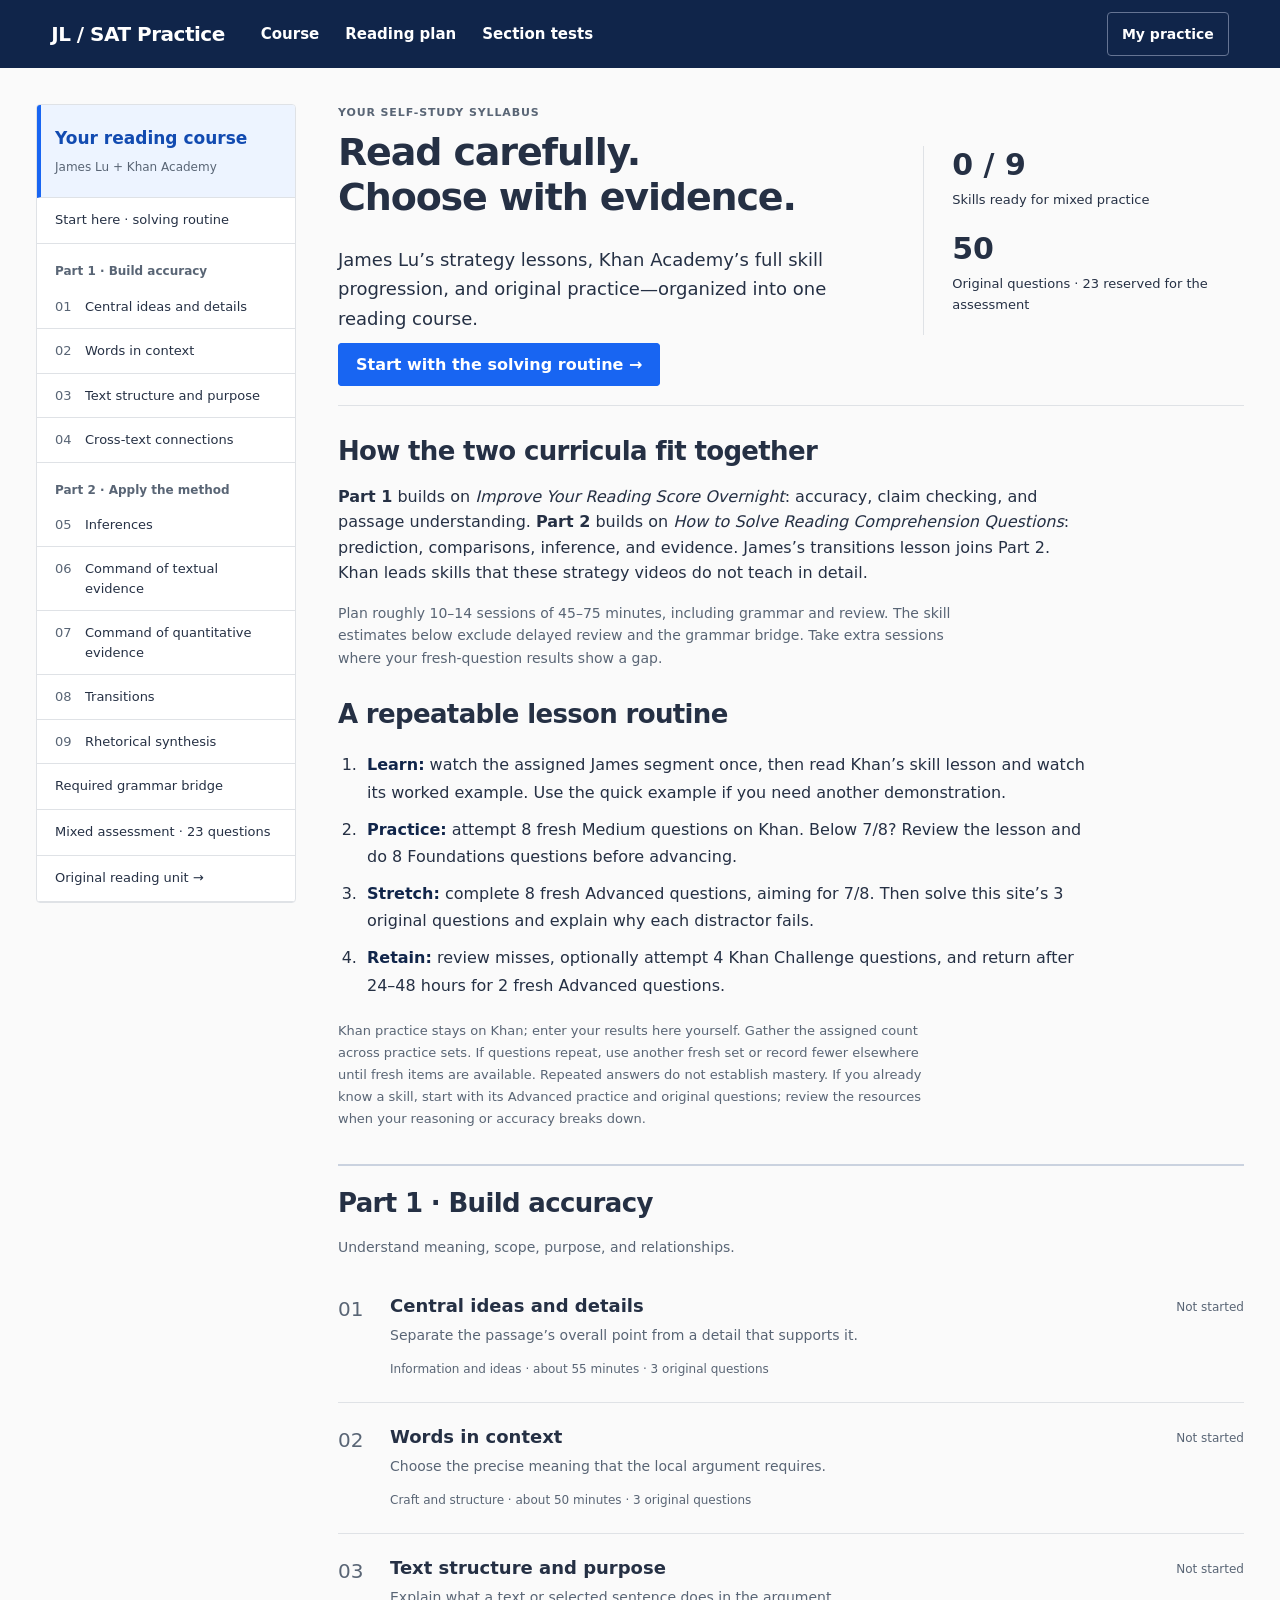
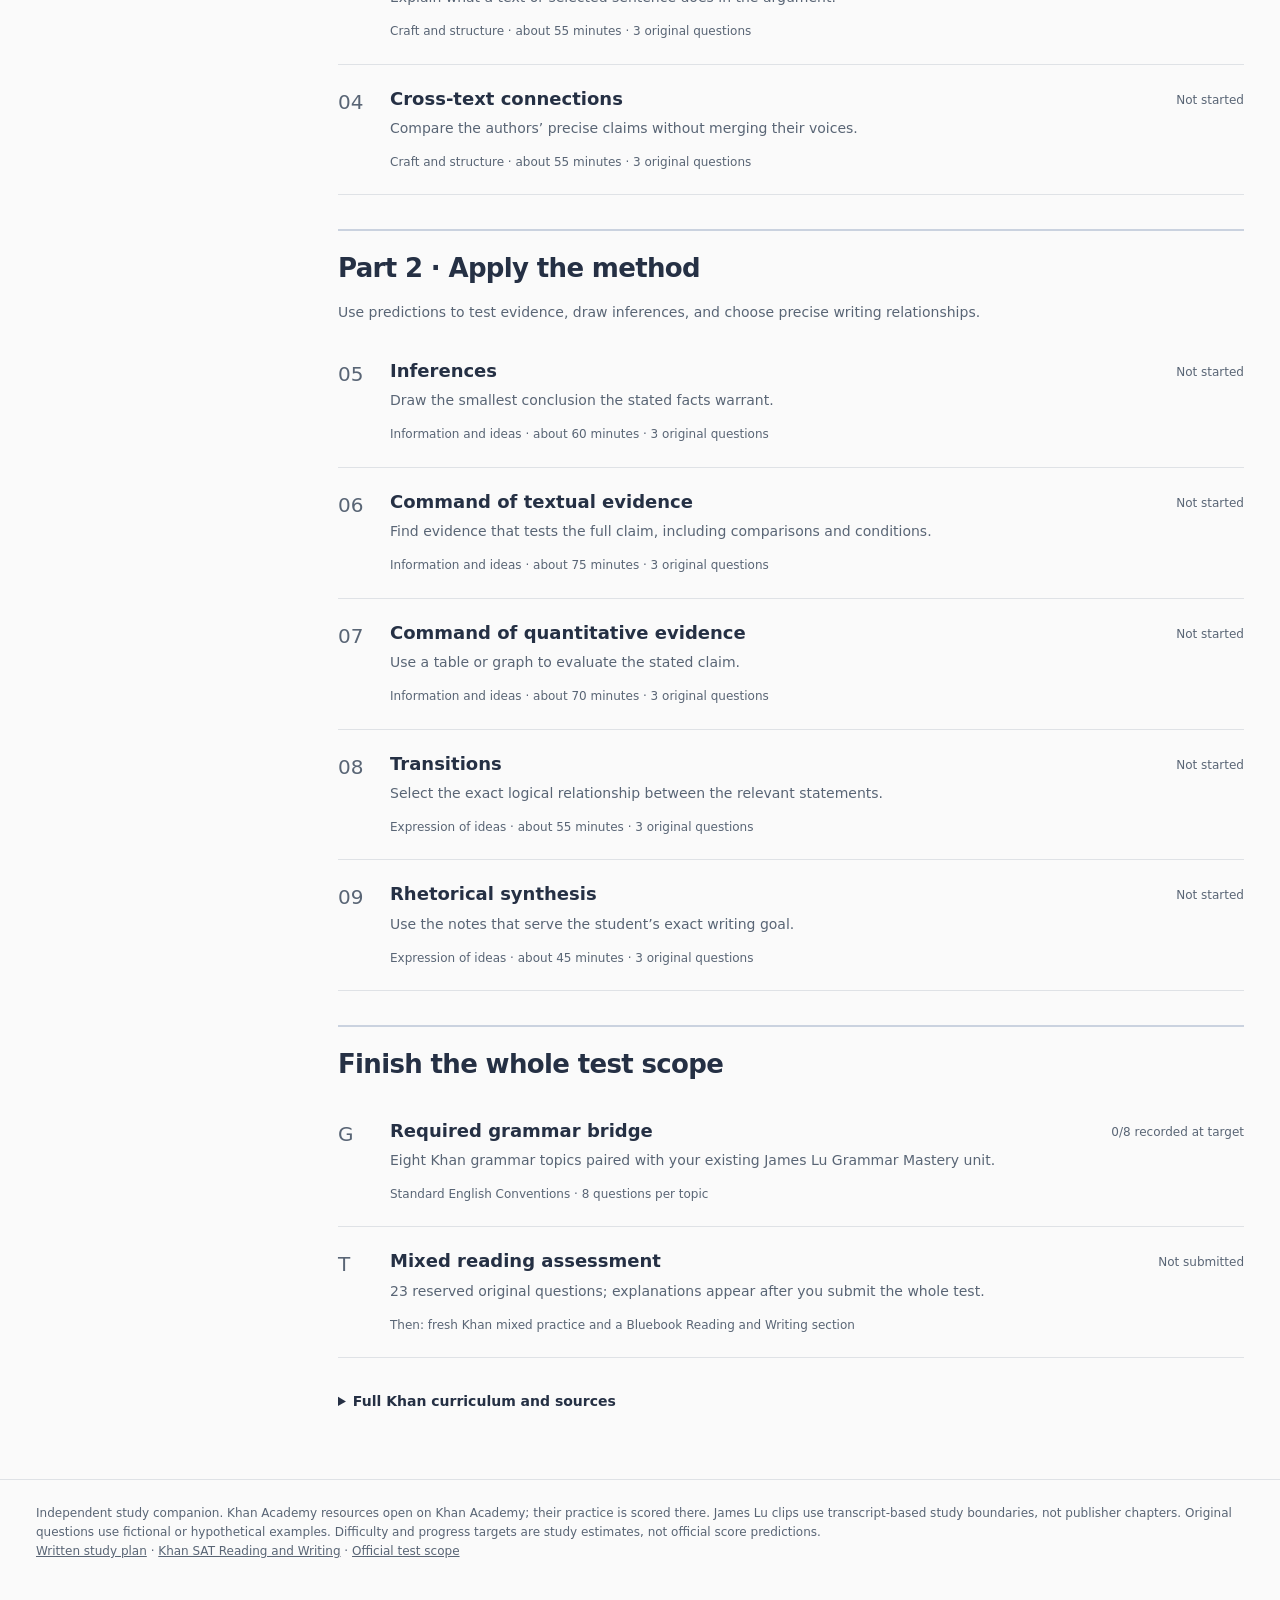
==== reading-plan.html @ db65002f "Add integrated reading study course and audited punctuation practice" ====
<!doctype html>
<html lang="en">
<head>
  <meta charset="utf-8">
  <meta name="viewport" content="width=device-width,initial-scale=1">
  <meta name="description" content="A personal SAT reading course combining James Lu strategy segments, Khan Academy skill lessons, and original challenging practice.">
  <title>Reading Study Course · James Lu SAT Practice</title>
  <link rel="stylesheet" href="course.css?v=9">
  <link rel="stylesheet" href="learning-theme.css?v=9">
  <link rel="stylesheet" href="reading-plan.css?v=9">
</head>
<body>
  <a class="skip-link" href="#content">Skip to course</a>
  <header>
    <a href="index.html#home">JL / SAT Practice</a>
    <nav aria-label="Main navigation">
      <a href="index.html#course">Course</a>
      <a href="#overview" aria-current="page">Reading plan</a>
      <a href="sections.html">Section tests</a>
    </nav>
    <button id="profile-button">Local profile</button>
  </header>
  <main id="content" tabindex="-1"></main>
  <footer>
    Independent study companion. Khan Academy resources open on Khan Academy; their practice is scored there.
    James Lu clips use transcript-based study boundaries, not publisher chapters. Original questions use fictional or hypothetical examples.
    Difficulty and progress targets are study estimates, not official score predictions.
    <br><a href="READING-STUDY-PLAN.md">Written study plan</a> · <a href="https://www.khanacademy.org/test-prep/sat-reading-and-writing" target="_blank" rel="noopener">Khan SAT Reading and Writing</a> · <a href="https://satsuite.collegeboard.org/sat/whats-on-the-test/reading-writing" target="_blank" rel="noopener">Official test scope</a>
  </footer>
  <dialog id="profiles">
    <h2>Your local workspace</h2>
    <p class="profile-note">This is the same profile as your James Lu course. Progress stays in this browser. Export a backup before clearing browser data or changing devices.</p>
    <label>Switch profile <select id="profile-select"></select></label>
    <form id="new-profile"><label>New profile name <input id="profile-name" maxlength="40" required autocomplete="off"></label><button class="primary">Create profile</button></form>
    <p id="profile-status" role="status"></p>
    <div class="controls"><button id="export">Export backup</button><label class="action">Import backup <input type="file" id="import" accept="application/json"></label><button id="close-profile">Done</button></div>
  </dialog>
  <script src="course-data.js?v=9"></script>
  <script src="reading-plan-data.js?v=9"></script>
  <script src="profile-utils.js?v=9"></script>
  <script src="reading-plan.js?v=9"></script>
</body>
</html>
---- course.css ----
:root{--ink:#193c39;--muted:#64736d;--green:#216751;--paper:#f8f8f2;--line:#dce3d8}*{box-sizing:border-box}body{margin:0;background:var(--paper);color:var(--ink);font:16px/1.6 Arial,sans-serif}a{color:inherit}button,input,select{font:inherit}button,a.action{cursor:pointer;border:1px solid var(--line);border-radius:8px;padding:11px 17px;background:white;color:var(--ink);text-decoration:none}button:hover,a.action:hover{border-color:var(--green);background:#eef4eb}button:disabled{opacity:.5;cursor:default}.primary{background:var(--green)!important;color:white!important;border-color:var(--green)!important}header{padding:20px 5%;display:flex;gap:24px;align-items:center;border-bottom:1px solid var(--line);background:white}header>a{font-weight:700;text-decoration:none;font-size:20px}header nav{display:flex;gap:18px;flex:1}header nav a{text-decoration:none;font-size:14px}main{max-width:1160px;margin:auto;padding:42px 24px}h1,h2,h3{line-height:1.2;letter-spacing:-.03em}h1{font-size:clamp(32px,5vw,56px);margin:12px 0 24px}h2{font-size:28px}h3{font-size:21px}.eyebrow{font-size:12px;font-weight:700;letter-spacing:.15em;text-transform:uppercase;color:var(--green)}.muted{color:var(--muted)}.hero{display:grid;grid-template-columns:1.7fr 1fr;gap:50px;padding:20px 0 45px}.hero p{max-width:600px;font-size:18px}.stats{border-left:1px solid var(--line);padding-left:35px;align-self:center}.stats strong{font-size:38px;display:block}.stats p{font-size:14px;margin:0 0 20px}.grid{display:grid;grid-template-columns:repeat(3,1fr);gap:20px}.card{background:white;border:1px solid var(--line);border-radius:12px;padding:26px}.card p{color:var(--muted)}.card a{display:inline-block;margin-top:12px;font-weight:700}.course-list{display:grid;gap:18px;margin-top:26px}.lesson-row{display:flex;align-items:center;justify-content:space-between;gap:16px;padding:15px 0;border-top:1px solid var(--line)}.lesson-row a{text-decoration:none;font-weight:600}.tag{font-size:12px;background:#edf2e7;padding:4px 9px;border-radius:20px}.workspace{display:grid;grid-template-columns:240px 1fr;gap:30px}.outline{align-self:start;position:sticky;top:20px;font-size:14px}.outline a{display:block;text-decoration:none;padding:8px 12px;border-radius:7px}.outline a.active{background:#e6eee0;font-weight:700}.outline h3{font-size:16px}.video{aspect-ratio:16/9;width:100%;border:0;border-radius:10px;background:#e7ede4}.question{margin:25px 0;padding:28px;background:white;border:1px solid var(--line);border-radius:12px}.stem{font-size:18px;white-space:pre-line}.equation{display:block;margin:22px auto;max-width:100%;max-height:120px;width:auto}.figure{display:block;max-width:100%;max-height:320px;margin:20px auto}.choice{display:flex;gap:12px;padding:12px;border:1px solid var(--line);border-radius:8px;margin:9px 0;cursor:pointer}.choice:has(input:checked){border-color:var(--green);background:#eef4eb}.numeric{width:100%;max-width:300px;padding:12px;border:1px solid #93a59a;border-radius:7px}.feedback{padding:18px;margin-top:18px;background:#eef4eb;border-left:4px solid var(--green)}.feedback.wrong{background:#fff2df;border-color:#ad681d}.feedback p{margin:8px 0 0}.controls{display:flex;flex-wrap:wrap;gap:12px;align-items:center}.progress{height:7px;background:#dde6d9;border-radius:20px;overflow:hidden}.progress>div{background:var(--green);height:100%}table{border-collapse:collapse;margin:20px auto;max-width:100%}td,th{border:1px solid var(--line);padding:10px 16px}footer{max-width:1160px;margin:30px auto;padding:24px;color:var(--muted);font-size:13px;border-top:1px solid var(--line)}dialog{border:1px solid var(--line);border-radius:14px;padding:28px;max-width:500px;width:90%}dialog::backdrop{background:#193c3966}dialog input,dialog select{padding:10px;max-width:100%;margin:8px 0}label{display:block}.profile-note{font-size:13px;color:var(--muted)}.banner{padding:20px;border:1px solid var(--line);background:#edf2e7;border-radius:10px;margin:24px 0}@media(max-width:760px){header{flex-wrap:wrap;gap:12px}header nav{order:3;flex-basis:100%}.hero,.grid,.workspace{grid-template-columns:1fr}.stats{display:flex;gap:30px;border-left:0;padding-left:0}.outline{position:static;max-height:210px;overflow:auto}.question{padding:20px}main{padding:28px 18px}.lesson-row{align-items:flex-start}.hero{gap:15px}}

/* A reading-led course system: cream paper, ink green, restrained rules. */
body{font-family:system-ui,-apple-system,"Segoe UI",sans-serif}button,a.action,.card,.question,.video,.banner,dialog{border-radius:6px}a:focus-visible,button:focus-visible,input:focus-visible,select:focus-visible{outline:3px solid #ac6b25;outline-offset:4px}button,a.action{transition:background-color .15s,border-color .15s}header>a{letter-spacing:-.04em}.home-title{font-family:Georgia,"Times New Roman",serif;font-weight:400;letter-spacing:-.055em;font-size:clamp(46px,6vw,76px);line-height:1.04}.hero{grid-template-columns:1.2fr 1fr;gap:72px;padding:18px 0 56px}.hero p{max-width:47ch}.hero-caption{font-size:13px!important;color:var(--muted);margin-top:20px}.course-map{padding-top:18px}.map-row{display:grid;grid-template-columns:34px 1fr 18px;gap:12px;align-items:center;text-decoration:none;border-bottom:1px solid var(--line);padding:20px 0}.map-number{font-family:Georgia,serif;font-size:23px;color:var(--muted)}.map-row strong{font-size:17px}.map-row .muted{font-size:12px;margin:5px 0 9px}.map-row .progress{height:3px}.map-row:hover strong,.path-row:hover strong{color:var(--green);text-decoration:underline}.practice-paths{border-top:1px solid var(--line);display:grid;grid-template-columns:1fr 1.25fr;gap:72px;padding:38px 0}.practice-paths h2{font-size:30px;max-width:18ch;font-weight:500}.practice-paths p{max-width:42ch}.path-row{display:flex;justify-content:space-between;align-items:center;gap:22px;text-decoration:none;padding:18px 0;border-bottom:1px solid var(--line)}.path-row:first-child{padding-top:0}.path-row strong{font-size:18px}.path-row p{margin:5px 0 0;color:var(--muted);font-size:14px}.workspace-note{border-top:1px solid var(--line);padding-top:24px;font-size:14px}.workspace-note p{color:var(--muted);margin:6px 0}.course-list>.card{border:0;border-top:1px solid var(--line);background:transparent;border-radius:0;padding:26px 0}.tag{border-radius:4px}.stem{max-width:65ch}.choice{border-radius:5px}.question{margin-top:26px}.map-row,.path-row{min-height:54px}@media(min-width:761px) and (max-width:1000px){.hero,.practice-paths{gap:36px}.grid{grid-template-columns:repeat(2,1fr)}}@media(max-width:760px){.hero,.practice-paths{grid-template-columns:1fr;gap:26px}.hero{padding-bottom:32px}.home-title br{display:none}.home-title{max-width:10ch}.course-map{padding-top:0}.practice-paths{padding:28px 0}.practice-paths h2{max-width:none}.hero .action{display:inline-block;max-width:100%}.map-row{padding:16px 0}header>a{font-size:18px}header{padding:16px 18px}.grid{gap:14px}.stats{flex-wrap:wrap}.controls{align-items:stretch}.outline{border-bottom:1px solid var(--line);padding-bottom:15px}}@media(prefers-reduced-motion:reduce){*,*::before,*::after{scroll-behavior:auto!important;transition:none!important}}

.course-layout{display:grid;grid-template-columns:230px minmax(0,1fr);gap:48px}.unit-nav{position:sticky;top:20px;align-self:start;font-size:14px}.unit-nav a{display:block;text-decoration:none;padding:16px 12px;border-bottom:1px solid var(--line)}.unit-nav strong,.unit-nav small{display:block}.unit-nav .eyebrow{display:block;margin-bottom:6px;font-size:11px}.unit-nav .course-name{font-size:18px;font-weight:700;padding-top:0}.unit-nav small{font-size:12px;font-weight:400;color:var(--muted);margin-top:6px}.unit-nav a[aria-current]{background:#edf2e7;border-left:3px solid var(--green)}.breadcrumbs{font-size:13px;color:var(--muted);margin-bottom:24px}.course-layout h1{font-size:40px;margin-bottom:16px}.unit-summary{padding:28px 0;border-top:1px solid var(--line)}.unit-summary h2 a{text-decoration:none}.unit-summary h2 a:hover{text-decoration:underline}.unit-summary p{max-width:65ch;color:var(--muted)}.unit-overview{margin-top:32px}.skill-strip{display:flex;gap:6px;flex-wrap:wrap;margin:25px 0 12px}.skill-mark{width:30px;height:30px;border:1px solid #97a59c;text-decoration:none;display:grid;place-items:center;border-radius:4px;font-size:12px;background:white}.skill-mark.started{border-bottom:5px solid #ad681d}.skill-mark.finished{background:var(--green);color:white;border-color:var(--green)}.test-mark{background:#edf2e7;font-weight:700}.progress-key{display:flex;flex-wrap:wrap;gap:16px;color:var(--muted);font-size:12px;margin-bottom:30px}.about-unit{padding:24px 0;border-top:1px solid var(--line);border-bottom:1px solid var(--line)}.about-unit h2{font-size:23px}.about-unit p{max-width:65ch}.day-heading{font-size:12px;text-transform:uppercase;letter-spacing:.08em;color:var(--muted);margin:32px 0 12px}.lesson-block{padding:25px;background:white;border:1px solid var(--line);border-radius:6px;margin-bottom:14px}.lesson-block-title{display:flex;justify-content:space-between;align-items:center;gap:16px}.lesson-block h2{font-size:22px;margin:0}.learn-practice{display:grid;grid-template-columns:1.3fr 1fr;gap:30px;margin-top:22px}.learn-practice h3{font-size:13px;color:var(--muted);font-weight:500;letter-spacing:0;margin:0 0 14px}.resource-link{display:flex;gap:12px;text-decoration:none;padding:12px 0;align-items:flex-start}.resource-link>span:first-child{font-size:24px;line-height:1}.resource-link small{display:block;color:var(--muted);font-size:12px;margin-top:7px}.resource-link:hover{text-decoration:underline}.practice-panel{border-left:3px solid var(--green);padding:0 0 0 20px}.practice-panel p{margin:7px 0;font-size:14px}.practice-panel a{display:inline-block;margin-top:12px}.unit-test{border-top:1px solid var(--line);margin-top:32px;padding:30px 0;display:flex;align-items:center;gap:25px}.unit-test>div{flex:1}.unit-test h2{font-size:25px}.unit-test p{max-width:55ch;font-size:14px;color:var(--muted)}.unit-test>a{white-space:nowrap}@media(max-width:1000px){.course-layout{gap:28px;grid-template-columns:190px minmax(0,1fr)}.learn-practice{gap:18px}.lesson-block{padding:20px}.unit-test{display:block}.unit-test>a{display:inline-block}}@media(max-width:760px){.course-layout{grid-template-columns:1fr;gap:24px}.unit-nav{position:static}.unit-nav nav{display:grid;grid-template-columns:1fr 1fr}.unit-nav nav a{padding:12px}.unit-nav .course-name{padding-bottom:12px}.course-layout h1{font-size:32px}.learn-practice{grid-template-columns:1fr;gap:22px}.practice-panel{padding-left:15px}.lesson-block-title{align-items:flex-start}.lesson-block h2{font-size:21px}.about-unit{padding:16px 0}.unit-test{padding:22px 0}}
.hard-banner{display:flex;gap:12px;align-items:baseline;padding:14px 16px;margin:18px 0 24px;background:#f3f0e8;border-left:3px solid #a36b2c;color:#41372d;font-size:13px}.hard-banner strong{font-size:12px;text-transform:uppercase;letter-spacing:.08em;white-space:nowrap}.hard-banner span{color:#6d6257}.question-meta{display:flex;align-items:center;justify-content:space-between;gap:16px}.difficulty-badge{font-size:11px;text-transform:uppercase;letter-spacing:.08em;color:#8a5c26;border:1px solid #d3b58a;padding:4px 8px;border-radius:999px;background:#fbf8f1}
---- learning-theme.css ----
/* Learning workspace theme. Original content and identity, familiar course layout. */
:root{--ink:#253044;--muted:#596575;--green:#1865f2;--paper:#fafafa;--line:#dfe2e6;--navy:#10254a;--progress:#7354a2}
body{font-family:system-ui,-apple-system,"Segoe UI",sans-serif;background:var(--paper);color:var(--ink)}
header{min-height:64px;padding:12px 4%;background:var(--navy);color:white;border:0;gap:36px;position:relative}
header>a{font-size:20px;letter-spacing:-.025em;white-space:nowrap}header nav{gap:26px}header nav a{font-size:15px;font-weight:600;padding:8px 0;color:#fff}header nav a:hover{text-decoration:underline;text-underline-offset:5px}
header button{background:transparent;color:#fff;border-color:#657493;font-size:14px;padding:8px 14px}header button:hover{color:white;background:#243a60;border-color:#a8b8d4}
main{max-width:1440px;padding:36px 36px;margin:auto}h1{font-weight:650;letter-spacing:-.03em}h2,h3{letter-spacing:-.025em}.eyebrow{color:var(--muted);letter-spacing:.08em;font-size:11px}.muted{color:var(--muted)}
button,a.action{border-radius:4px;font-weight:600;min-height:44px}.primary{background:#1865f2!important;border-color:#1865f2!important;color:#fff!important}.primary:hover{background:#124dc0!important;border-color:#124dc0!important}
a:focus-visible,button:focus-visible,input:focus-visible,select:focus-visible{outline:3px solid #79a7ff;outline-offset:3px}button:hover,a.action:hover{background:#f0f5ff;border-color:#9cb8e6}
.home-title{font-family:inherit;font-size:clamp(38px,4.5vw,58px);font-weight:700;line-height:1.12;letter-spacing:-.04em}.hero{grid-template-columns:1.1fr 1fr;gap:70px;padding:18px 0 44px}.hero p{font-size:17px}.hero-caption{font-size:13px!important}.course-map{padding-top:6px}.map-number{font-family:inherit;font-size:15px;font-weight:700}.map-row{padding:18px 0}.map-row .progress>div,.progress>div{background:var(--progress)}.map-row:hover strong,.path-row:hover strong{color:#1865f2}.map-row .progress{height:5px}.practice-paths h2{font-size:27px;font-weight:650}
.course-layout{grid-template-columns:260px minmax(0,1fr);gap:42px}.unit-nav{top:20px;background:white;border:1px solid var(--line);border-radius:4px;padding:4px 0}.unit-nav .course-name{padding:20px;font-size:18px;line-height:1.4}.unit-nav>a:last-child{border-bottom:0;font-size:13px}.unit-nav nav a{padding:18px 20px}.unit-nav a[aria-current]{background:#edf4ff;border-left:4px solid #1865f2;padding-left:16px}.unit-nav .eyebrow{font-size:10px;margin-bottom:6px}.unit-nav strong{font-size:14px;font-weight:600}.unit-nav small{font-size:12px}.course-layout h1{font-size:36px}.breadcrumbs{font-size:12px;margin-bottom:20px}.breadcrumbs a{color:#1865f2;text-decoration:none}.breadcrumbs a:hover{text-decoration:underline}
.unit-overview{display:grid;gap:16px}.unit-summary{background:white;border:1px solid var(--line);border-radius:4px;padding:25px 30px}.unit-summary h2{font-size:26px;margin:12px 0}.unit-summary p{font-size:15px;line-height:1.65}.unit-summary .progress{height:5px}
.skill-strip{gap:6px;margin-top:22px}.skill-mark{width:28px;height:28px;font-size:11px;border-color:#9ba2aa;border-radius:4px}.skill-mark.finished{background:var(--progress);border-color:var(--progress)}.skill-mark.started{border-bottom-color:#c67a16}.test-mark{background:#eef0f3;color:#495465}.progress-key{font-size:11px;gap:16px;margin-bottom:26px}
.about-unit{padding:24px 30px;background:white;border:1px solid var(--line);border-radius:4px}.about-unit h2{font-size:23px;margin:0 0 16px}.about-unit p{font-size:15px;line-height:1.7}.about-unit p:last-child{margin-bottom:0}.day-heading{font-size:11px;font-weight:600;margin:26px 0 12px}.lesson-block{padding:26px 30px;border-radius:4px;box-shadow:none}.lesson-block h2{font-size:23px;font-weight:650}.learn-practice{grid-template-columns:1.25fr 1fr;gap:35px;margin-top:25px}.learn-practice h3{font-size:14px;color:#596575}.resource-link{font-size:15px;line-height:1.55}.resource-link>span:first-child{color:#596575;font-size:22px;border:1px solid #9ba2aa;border-radius:2px;width:24px;flex-shrink:0;text-align:center}.resource-link:hover{color:#1865f2}.practice-panel{background:#f5f7fa;border-left:0;border-top:4px solid #1865f2;padding:16px 18px}.practice-panel h3{margin-bottom:10px}.practice-panel p{font-size:13px}.practice-panel .action{font-size:14px;padding:8px 16px}.tag{background:#f0edf6;color:#5a4182;border-radius:3px;font-size:11px;white-space:nowrap}.unit-test{background:#fff;border:1px solid var(--line);border-radius:4px;margin-top:26px;padding:26px 30px}
.workspace{grid-template-columns:260px minmax(0,1fr);gap:42px}.outline{background:white;border:1px solid var(--line);border-radius:4px;padding:12px}.outline a{padding:11px 12px;border-radius:3px}.outline a.active{background:#edf4ff;border-left:3px solid #1865f2}.video{border-radius:4px;background:#edf0f4}.question{border-radius:4px;padding:28px 32px;border-color:var(--line)}.stem{font-size:18px;line-height:1.7}.choice{border-radius:4px;padding:13px 16px;background:white}.choice:has(input:checked){background:#edf4ff;border-color:#1865f2}.numeric{border-radius:4px}.feedback{background:#edf7ee;border-color:#27843e}.feedback.wrong{background:#fff5e7;border-color:#bc7518}.banner{background:#f0f4fa;border-radius:4px;border-color:#d8e1ee}.card{border-radius:4px}.card h3{font-size:22px}.card a{color:#1865f2}.workspace-note{font-size:13px}.progress{height:5px;background:#e3e6eb}footer{max-width:1440px;padding:24px 36px;font-size:12px}
@media(min-width:1700px){main{max-width:1600px}.course-layout,.workspace{grid-template-columns:285px minmax(0,1fr);gap:48px}}
@media(min-width:761px) and (max-width:1100px){main{padding:30px 24px}.course-layout,.workspace{grid-template-columns:220px minmax(0,1fr);gap:26px}.lesson-block,.about-unit,.unit-summary,.unit-test{padding:22px}.learn-practice{gap:20px;grid-template-columns:1fr 1fr}.hero{gap:36px}.unit-nav nav a{padding:16px}.unit-nav a[aria-current]{padding-left:12px}}
@media(max-width:760px){header{padding:12px 18px;gap:12px;justify-content:space-between}header>a{font-size:18px}header nav{gap:20px;order:3;flex-basis:100%}header nav a{font-size:13px;padding:3px 0}header button{font-size:12px;padding:7px 10px}main{padding:24px 18px}.hero,.practice-paths,.course-layout,.workspace{grid-template-columns:1fr;gap:24px}.home-title{font-size:40px;max-width:13ch}.hero p{font-size:16px}.hero{padding:8px 0 30px}.course-map{padding:0}.unit-nav{position:static}.unit-nav nav{grid-template-columns:1fr 1fr}.unit-nav nav a{padding:14px}.unit-nav a[aria-current]{padding-left:10px}.unit-nav .course-name{padding:14px 16px;font-size:16px}.course-layout h1{font-size:30px}.lesson-block,.about-unit,.unit-summary,.unit-test{padding:20px}.lesson-block h2{font-size:21px}.learn-practice{grid-template-columns:1fr;gap:18px}.practice-panel{padding:14px 16px}.outline{max-height:180px;padding:8px}.question{padding:22px 20px}.stem{font-size:17px}.skill-strip{gap:5px}.skill-mark{width:27px;height:27px}.progress-key{gap:12px}.unit-test>a{display:inline-block}.controls{gap:10px}footer{padding:20px 18px}.practice-paths h2{font-size:26px}}
@media(prefers-reduced-motion:reduce){*,*::before,*::after{transition:none!important;scroll-behavior:auto!important}}

/* Regression skill coverage, using the established course type and colors. */
.coverage{margin:24px 0;padding:18px 22px;background:#fff;border:1px solid var(--line);border-radius:4px}.coverage summary{font-weight:650;cursor:pointer;color:#183957}.coverage>p{font-size:14px;line-height:1.6;color:#596575;max-width:75ch}.coverage ol{list-style:none;padding:0;display:grid;grid-template-columns:1fr 1fr;gap:0 24px}.coverage li{border-bottom:1px solid var(--line)}.coverage button{display:flex;align-items:baseline;gap:8px;width:100%;padding:12px 0;text-align:left;background:none;border:none;border-radius:0;color:#183957;font-size:13px;line-height:1.5}.coverage button:hover{color:#1865f2;background:#f5f7fa}.coverage-number{color:#657084;font-variant-numeric:tabular-nums;min-width:22px}.coverage-state{margin-left:auto;color:#657084;white-space:nowrap;font-size:11px}.question-topic{font-size:13px;color:#596575;margin:12px 0 0}.desmos-method{padding-top:12px;border-top:1px solid #ccd8d0;overflow-wrap:anywhere}.question{scroll-margin-top:100px}.coverage button:focus-visible{outline:2px solid #1865f2;outline-offset:3px}@media(max-width:1000px){.coverage ol{grid-template-columns:1fr}}@media(max-width:760px){.coverage{padding:16px}.coverage button{font-size:12px}.coverage-state{font-size:10px}}

.regression-guide{margin:16px 0 24px;padding:16px 22px;border:1px solid var(--line);border-radius:4px;background:#fff}.regression-guide summary{font-size:14px;font-weight:650;cursor:pointer;color:#183957}.regression-guide p{font-size:14px;line-height:1.7;max-width:75ch}.desmos-method h3{font-size:18px;margin:8px 0 16px}.regression-entries{background:#fff;border:1px solid #d7e0d9;border-radius:4px;margin:16px 0}.regression-entries>div{display:grid;grid-template-columns:55px minmax(0,1fr);gap:10px;padding:12px 14px;align-items:baseline}.regression-entries>div+div{border-top:1px solid #e4e9e5}.regression-entries span{font-size:11px;color:#596575}.regression-entries code{white-space:pre-wrap;overflow-wrap:anywhere;font-family:Consolas,monospace;font-size:14px;color:#183957}.desmos-method p{line-height:1.7}@media(max-width:760px){.regression-guide{padding:14px 16px}.regression-entries>div{grid-template-columns:42px minmax(0,1fr);padding:10px;gap:6px}.regression-entries code{font-size:12px}}

.focused-review{display:flex;justify-content:space-between;gap:30px;align-items:center;border-top:1px solid var(--line);padding:30px 0;margin:30px 0}.focused-review h2{font-size:26px;margin:8px 0}.focused-review p{font-size:15px;line-height:1.7;max-width:70ch}.focused-review .action{white-space:nowrap}.review-link{border-top:1px solid #ccd8d0;padding-top:14px;font-size:14px}.about-unit details{margin-top:18px}.about-unit summary{cursor:pointer;font-weight:600}@media(max-width:760px){.focused-review{display:block}.focused-review .action{display:inline-block;margin-top:14px}}
---- reading-plan.css ----
/* A lesson notebook beside a persistent syllabus, sharing the course's navy and blue. */
:root{--reading-success:#24723a;--reading-alert:#995b0b;--reading-measure:#1865f2;--reading-panel:#edf4ff}
.skip-link{position:absolute;top:-80px;left:20px;padding:10px 16px;background:white;z-index:5}.skip-link:focus{top:8px}
.reading-layout{display:grid;grid-template-columns:260px minmax(0,1fr);gap:42px}
.reading-nav{position:sticky;top:20px;align-self:start;background:#fff;border:1px solid var(--line);border-radius:4px;font-size:13px;max-height:calc(100vh - 40px);overflow:auto}
.reading-nav>a,.reading-nav nav a{display:block;padding:12px 18px;text-decoration:none;border-bottom:1px solid var(--line)}
.reading-nav>a:first-child{font-size:17px;font-weight:650;padding:20px 18px}.reading-nav small{display:block;font-size:12px;font-weight:400;color:var(--muted);margin-top:6px}
.reading-nav h2{font-size:12px;font-weight:650;letter-spacing:0;margin:20px 18px 6px;color:var(--muted)}
.reading-nav nav a{display:flex;gap:10px;align-items:baseline;line-height:1.5}.reading-nav nav a>span{color:var(--muted);font-variant-numeric:tabular-nums;width:20px;flex-shrink:0}
.reading-nav [aria-current="page"]{background:var(--reading-panel);border-left:4px solid var(--reading-measure);padding-left:14px!important;color:#124bb1}.reading-nav a:hover{text-decoration:underline;background:#f5f7fa}
.reading-body{min-width:0}.reading-body h1{font-size:38px;max-width:25ch}.reading-lead{font-size:18px;line-height:1.65;max-width:62ch}
.reading-intro{display:grid;grid-template-columns:1.7fr 1fr;gap:40px;border-bottom:1px solid var(--line);padding-bottom:28px;margin-bottom:30px}
.reading-intro h1{margin-top:8px}.reading-intro p{max-width:62ch}.reading-summary{border-left:1px solid var(--line);padding-left:28px;align-self:center}.reading-summary strong{font-size:30px;line-height:1.25;display:block}.reading-summary p{font-size:13px;margin:6px 0 20px}
.reading-body h2{font-size:26px;margin:30px 0 16px}.reading-body h3{font-size:19px;letter-spacing:-.015em}.reading-body p,.reading-body li{max-width:73ch}
.study-sequence{padding-left:24px;line-height:1.7}.study-sequence li{padding:5px 0 5px 5px}.study-sequence strong{color:var(--navy)}
.plan-section{margin-top:34px;border-top:2px solid #cad2df;padding-top:18px}.plan-section h2{margin-top:4px}.section-description{color:var(--muted);font-size:14px}
.module-row{display:grid;grid-template-columns:36px minmax(0,1fr) auto;gap:16px;padding:21px 0;border-bottom:1px solid var(--line);align-items:start;text-decoration:none}
.module-row .module-number{color:var(--muted);font-size:20px;font-variant-numeric:tabular-nums}.module-row strong{font-size:18px;line-height:1.4;display:block}.module-row p{margin:6px 0 8px;color:var(--muted);font-size:14px;line-height:1.65}.module-row small{color:var(--muted);font-size:12px}.module-row:hover strong{color:#124bb1;text-decoration:underline}.module-state{font-size:12px;white-space:nowrap;color:var(--muted);padding-top:5px}.module-state.ready{color:var(--reading-success);font-weight:650}
.study-stage{border-top:1px solid var(--line);padding-top:22px;margin-top:32px}.study-stage>h2{margin:0 0 14px}.stage-label{font-size:13px;color:var(--muted);font-weight:500;margin-right:10px}
.clip-list{display:grid;gap:14px}.clip-row{padding:16px 20px;border:1px solid var(--line);border-radius:4px;background:white}.clip-row .clip-header{display:flex;gap:15px;justify-content:space-between;align-items:start}.clip-row h3{font-size:16px;line-height:1.5;margin:0 0 6px;max-width:65ch}.clip-row p{font-size:13px;line-height:1.7;margin:5px 0}.clip-row summary{font-size:14px;cursor:pointer;color:#124bb1;padding:12px 0 2px;font-weight:600}.clip-row iframe{margin-top:16px}.clip-row button{font-size:12px;padding:7px 10px;white-space:nowrap}.clip-complete{font-size:12px;color:var(--reading-success)}
.topic-bridge{font-size:14px;color:var(--muted);max-width:65ch}.khan-resources{display:grid;grid-template-columns:1fr 1fr;gap:0 30px;margin:18px 0}.khan-resource{padding:16px 0;border-bottom:1px solid var(--line);font-size:15px;line-height:1.6;display:block;text-decoration:none}.khan-resource small{font-size:12px;color:var(--muted);display:block;margin-top:5px}.khan-resource:hover{text-decoration:underline;color:#124bb1}
.method-notes{line-height:1.8;font-size:16px}.method-notes p{margin:16px 0}.method-notes .worked-note{border-left:3px solid var(--reading-measure);padding:12px 18px;background:var(--reading-panel);font-size:15px;margin:22px 0}.method-notes ul{padding-left:24px}.recall-check{font-size:15px;font-weight:600;line-height:1.7}.check-control{display:flex;align-items:start;gap:10px;font-size:14px;line-height:1.65;margin:16px 0}.check-control input{margin-top:5px;width:17px;height:17px;flex-shrink:0;accent-color:var(--reading-measure)}
.practice-ladder{display:grid;gap:12px;margin:20px 0}.ladder-row{display:grid;grid-template-columns:minmax(0,1fr) auto;gap:20px;border:1px solid var(--line);padding:18px 20px;border-radius:4px;background:white;align-items:center}.ladder-row h3{margin:0;font-size:17px}.ladder-row p{font-size:13px;line-height:1.6;margin:7px 0}.ladder-row .action{font-size:13px;padding:7px 12px;display:inline-block;margin:5px 0}
.score-form{display:grid;grid-template-columns:65px 44px auto;gap:8px;align-items:center;font-size:13px}.score-form label{grid-column:1/-1;font-size:12px;color:var(--muted)}.score-form input{width:65px;border:1px solid #8290a3;border-radius:4px;padding:7px;min-height:38px}.score-form button{padding:7px 12px;font-size:13px}.score-record{grid-column:1/-1;color:var(--muted);font-size:12px;max-width:220px}.score-record.success{color:var(--reading-success)}.score-record.review{color:var(--reading-alert)}
.fresh-note{font-size:13px;line-height:1.7;color:var(--muted)}.reading-passage{white-space:pre-line;font-size:17px;line-height:1.85;max-width:68ch;margin:20px 0}.reading-prompt{font-size:16px;font-weight:600;line-height:1.65;margin:22px 0}.reading-body .choice{font-size:15px;line-height:1.7}.reading-body .choice input{margin-top:6px;flex-shrink:0;accent-color:var(--reading-measure)}.reading-body .question{padding:24px 28px}.reading-body .question h3{margin-top:4px;font-size:16px}.reading-body .question legend{font-size:13px}.reading-body .feedback{font-size:15px;line-height:1.75}.reading-body .feedback details{margin-top:14px}.reading-body .feedback summary{cursor:pointer;font-weight:600}.reading-body .feedback li{margin:10px 0}.reading-body .feedback button{margin-top:14px;font-size:13px;padding:7px 12px}
.table-scroll{overflow-x:auto;max-width:100%;margin:20px 0}.reading-body table{margin:0;font-size:14px;width:100%;line-height:1.5}.reading-body th{text-align:left;background:#f1f4f8;font-weight:600}.reading-body td,.reading-body th{padding:12px 14px}.table-note{font-size:12px;color:var(--muted);margin-bottom:8px}.error-form{margin-top:18px}.error-form label{font-size:13px;color:var(--muted)}.error-form textarea{width:100%;max-width:68ch;min-height:100px;padding:12px;border:1px solid #8290a3;border-radius:4px;font:14px/1.7 inherit;background:white}.error-form button{font-size:13px;padding:7px 12px;margin-top:9px}.saved-status{font-size:13px;color:var(--reading-success);margin-left:12px}
.module-actions{display:flex;justify-content:space-between;gap:14px;flex-wrap:wrap;margin-top:28px;padding-top:22px;border-top:1px solid var(--line)}.module-actions .action{display:inline-block}.readiness-panel{border-left:4px solid var(--reading-measure);background:var(--reading-panel);padding:18px 22px;margin-top:28px}.readiness-panel p{font-size:14px;line-height:1.7;margin:8px 0}.readiness-panel strong{color:var(--navy)}
.grammar-row{padding:24px 0;border-bottom:1px solid var(--line)}.grammar-row h2{font-size:22px;margin:0 0 12px}.grammar-row .khan-resources{margin:0}.grammar-row .score-form{max-width:300px;margin:16px 0}.grammar-method{font-size:15px;line-height:1.75}.assessment-header{position:sticky;top:0;z-index:2;padding:12px 16px;background:#fff;border:1px solid var(--line);border-radius:4px;display:flex;justify-content:space-between;gap:16px;align-items:center;font-size:13px}.assessment-header strong{color:var(--navy)}.assessment-question{scroll-margin-top:80px}.assessment-results{border:1px solid var(--line);border-top:4px solid var(--reading-measure);background:white;padding:24px 28px;margin:24px 0}.assessment-results h2{margin-top:0}.assessment-results table{font-size:14px}.assessment-results p{line-height:1.7}.assessment-error{color:#98330d;font-size:14px}.assessment-bottom{padding:22px 0}.assessment-bottom button{min-height:44px}.assessment-locked-note{font-size:14px;color:var(--muted)}
.curriculum-links{margin-top:32px;font-size:14px}.curriculum-links summary{cursor:pointer;font-weight:600}.curriculum-links ul{line-height:1.8;padding-left:22px}textarea:focus-visible,summary:focus-visible{outline:3px solid #1865f2;outline-offset:4px}
.reading-figure{margin:20px 0}.graph-scroll{overflow-x:auto;max-width:100%;border:1px solid var(--line);border-radius:4px}.reading-figure .figure{width:100%;min-width:640px;max-width:900px;max-height:none;margin:12px auto}.reading-figure figcaption{margin-top:10px}.reading-body input,.reading-body button{min-height:36px}
@media(min-width:761px) and (max-width:1100px){.reading-layout{grid-template-columns:220px minmax(0,1fr);gap:26px}.reading-intro{grid-template-columns:1fr;gap:14px}.reading-summary{border-left:0;border-top:1px solid var(--line);padding:20px 0 0;display:flex;gap:30px}.reading-summary strong{font-size:24px}.reading-summary p{margin-bottom:0}.ladder-row{grid-template-columns:1fr}.score-form{max-width:240px}.module-state{font-size:11px}.module-row{gap:10px;grid-template-columns:25px minmax(0,1fr)}.module-row .module-state{grid-column:2}}
@media(max-width:760px){.reading-layout{grid-template-columns:1fr;gap:24px}.reading-nav{position:static;max-height:240px}.reading-nav>a:first-child{padding:15px 16px}.reading-nav nav a{padding:10px 16px}.reading-nav h2{margin:16px 16px 4px}.reading-body h1{font-size:30px;max-width:none}.reading-body h2{font-size:23px}.reading-lead{font-size:16px}.reading-intro{grid-template-columns:1fr;gap:20px}.reading-summary{border-left:0;border-top:1px solid var(--line);padding:20px 0 0;display:flex;gap:26px}.reading-summary strong{font-size:24px}.reading-summary p{margin-bottom:0}.module-row{grid-template-columns:26px minmax(0,1fr);gap:12px}.module-row strong{font-size:17px}.module-row .module-state{grid-column:2;padding-top:0}.clip-row{padding:16px}.clip-row .clip-header{flex-direction:column;gap:8px}.khan-resources{grid-template-columns:1fr;gap:0}.ladder-row{grid-template-columns:1fr;gap:10px;padding:16px}.score-form{max-width:250px}.reading-body .question{padding:20px 17px}.reading-passage{font-size:16px;line-height:1.85}.reading-body .choice{font-size:14px;padding:12px}.reading-body td,.reading-body th{padding:9px;font-size:12px}.method-notes{font-size:15px}.assessment-header{align-items:flex-start}.assessment-header strong{display:block}.assessment-results{padding:20px 16px}.assessment-results td,.assessment-results th{font-size:12px}.module-actions .action{font-size:14px}.reading-nav a:last-child{border-bottom:0}.error-form textarea{min-height:125px}}
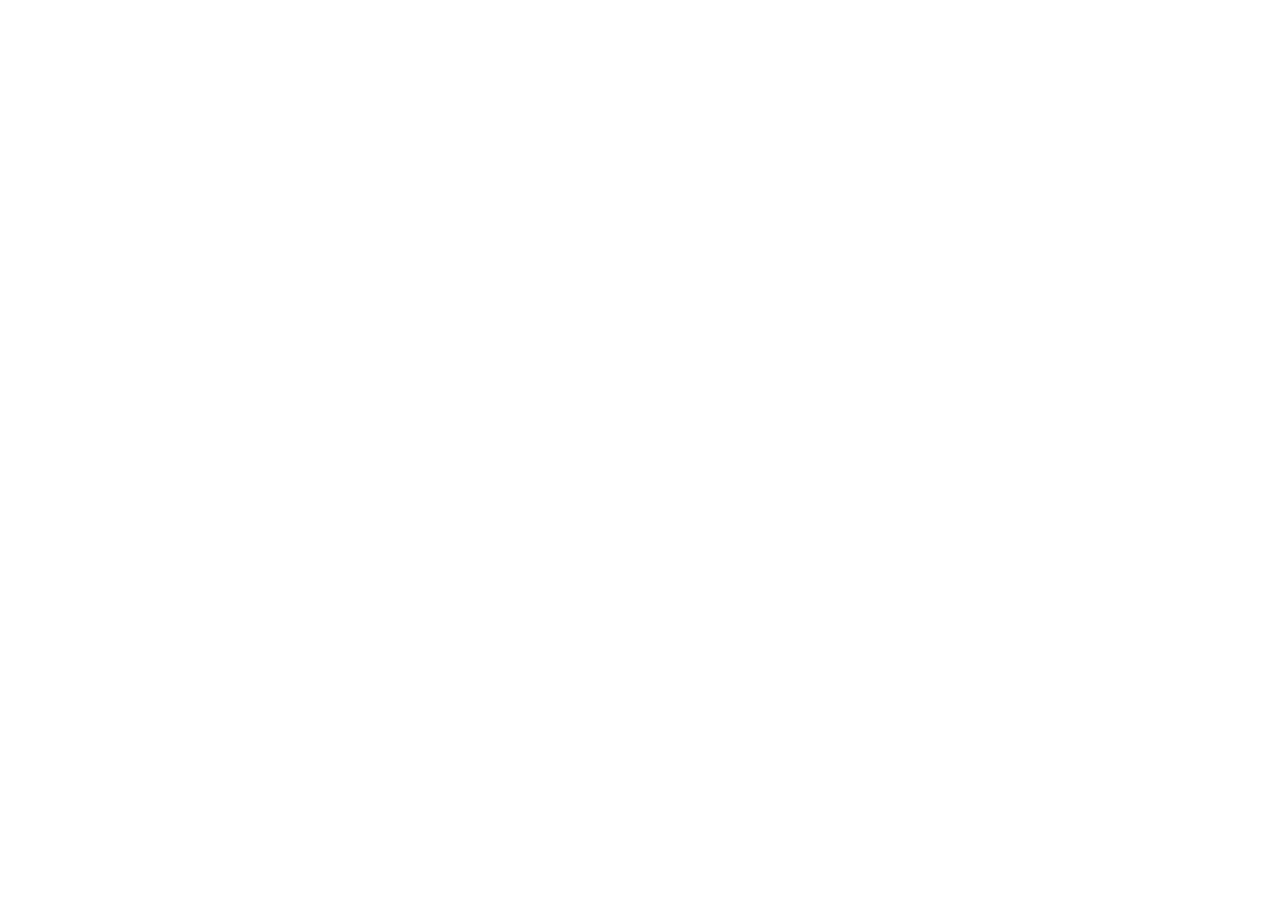
==== commit 973519e4: "Move reading course to separate site and add question reset controls" ====
--- a/reading-plan.html
+++ b/reading-plan.html
@@ -1,43 +1,2 @@
 <!doctype html>
-<html lang="en">
-<head>
-  <meta charset="utf-8">
-  <meta name="viewport" content="width=device-width,initial-scale=1">
-  <meta name="description" content="A personal SAT reading course combining James Lu strategy segments, Khan Academy skill lessons, and original challenging practice.">
-  <title>Reading Study Course · James Lu SAT Practice</title>
-  <link rel="stylesheet" href="course.css?v=9">
-  <link rel="stylesheet" href="learning-theme.css?v=9">
-  <link rel="stylesheet" href="reading-plan.css?v=9">
-</head>
-<body>
-  <a class="skip-link" href="#content">Skip to course</a>
-  <header>
-    <a href="index.html#home">JL / SAT Practice</a>
-    <nav aria-label="Main navigation">
-      <a href="index.html#course">Course</a>
-      <a href="#overview" aria-current="page">Reading plan</a>
-      <a href="sections.html">Section tests</a>
-    </nav>
-    <button id="profile-button">Local profile</button>
-  </header>
-  <main id="content" tabindex="-1"></main>
-  <footer>
-    Independent study companion. Khan Academy resources open on Khan Academy; their practice is scored there.
-    James Lu clips use transcript-based study boundaries, not publisher chapters. Original questions use fictional or hypothetical examples.
-    Difficulty and progress targets are study estimates, not official score predictions.
-    <br><a href="READING-STUDY-PLAN.md">Written study plan</a> · <a href="https://www.khanacademy.org/test-prep/sat-reading-and-writing" target="_blank" rel="noopener">Khan SAT Reading and Writing</a> · <a href="https://satsuite.collegeboard.org/sat/whats-on-the-test/reading-writing" target="_blank" rel="noopener">Official test scope</a>
-  </footer>
-  <dialog id="profiles">
-    <h2>Your local workspace</h2>
-    <p class="profile-note">This is the same profile as your James Lu course. Progress stays in this browser. Export a backup before clearing browser data or changing devices.</p>
-    <label>Switch profile <select id="profile-select"></select></label>
-    <form id="new-profile"><label>New profile name <input id="profile-name" maxlength="40" required autocomplete="off"></label><button class="primary">Create profile</button></form>
-    <p id="profile-status" role="status"></p>
-    <div class="controls"><button id="export">Export backup</button><label class="action">Import backup <input type="file" id="import" accept="application/json"></label><button id="close-profile">Done</button></div>
-  </dialog>
-  <script src="course-data.js?v=9"></script>
-  <script src="reading-plan-data.js?v=9"></script>
-  <script src="profile-utils.js?v=9"></script>
-  <script src="reading-plan.js?v=9"></script>
-</body>
-</html>
+<html lang="en"><head><meta charset="utf-8"><meta name="viewport" content="width=device-width,initial-scale=1"><title>Reading course has moved</title><meta http-equiv="refresh" content="0;url=https://shloksheth.github.io/james-lu-reading-writing/"><link rel="canonical" href="https://shloksheth.github.io/james-lu-reading-writing/"></head><body><main><h1>Your reading course has moved</h1><p>The complete Skool-led reading and grammar course, six-hour route, and interactive practice are now on their own website. Your saved browser profile remains available.</p><p><a href="https://shloksheth.github.io/james-lu-reading-writing/">Open the reading course</a></p></main></body></html>
